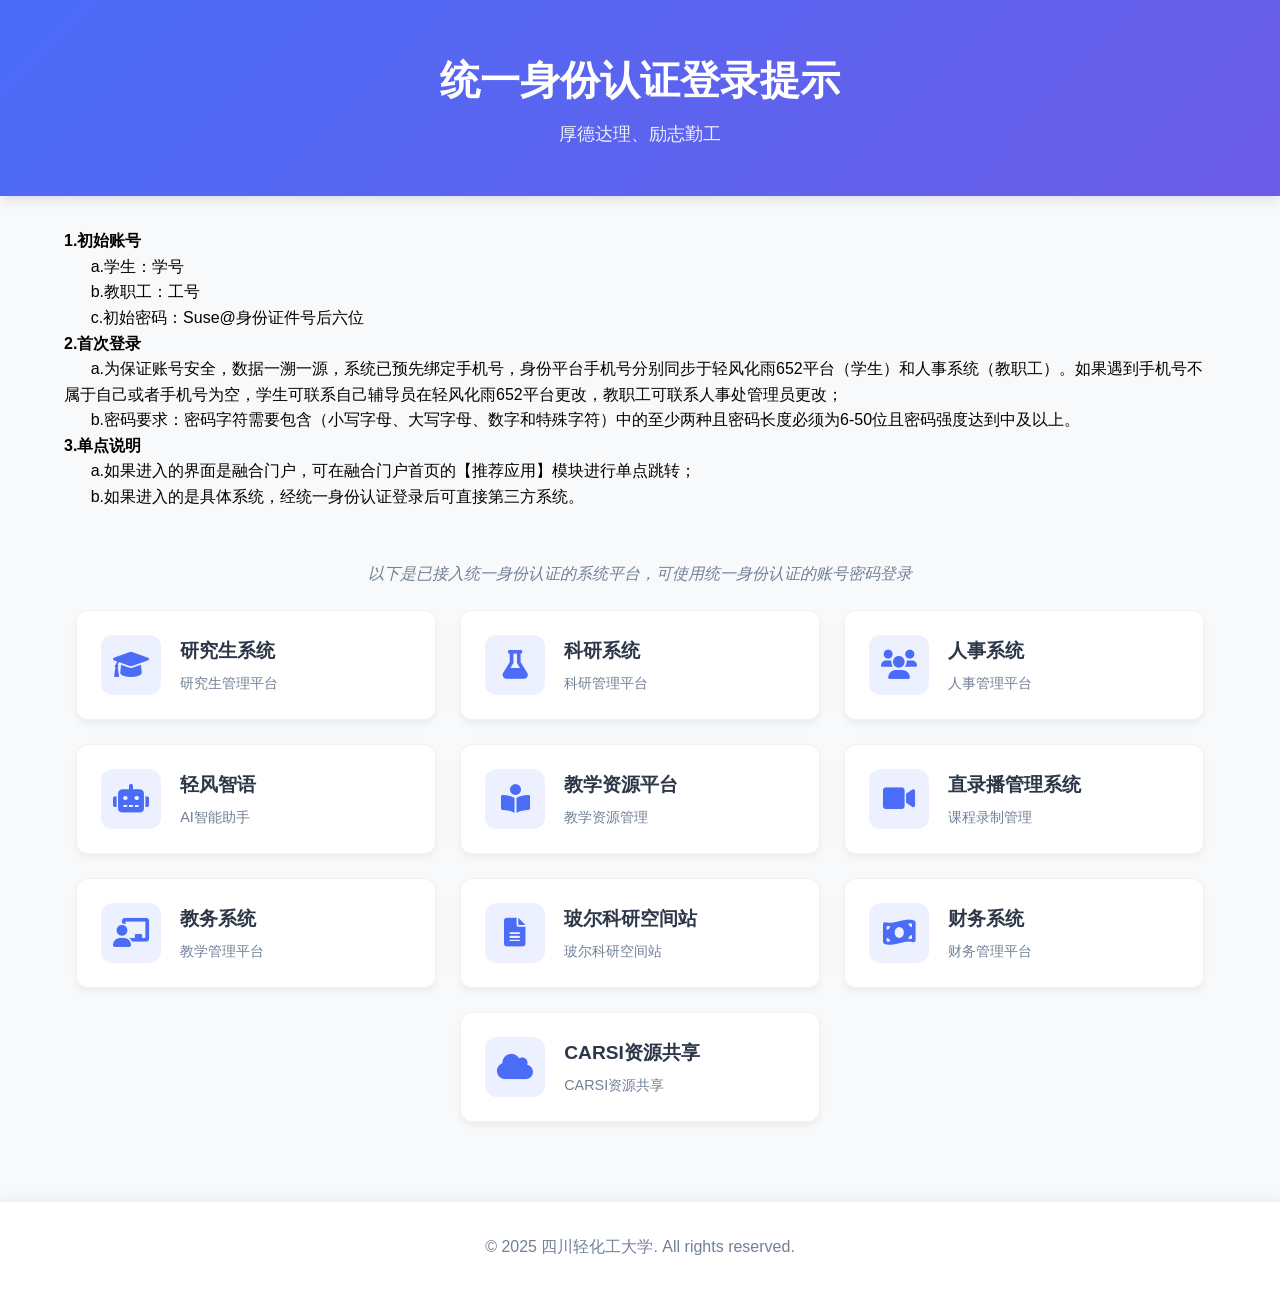
==== dlts.html @ 0feff2c4 "Add files via upload" ====
<!DOCTYPE html>
<html lang="zh-CN">
<head>
    <meta charset="UTF-8">
    <meta name="viewport" content="width=device-width, initial-scale=1.0">
    <title>统一身份认证登录提示</title>
    <link rel="stylesheet" href="styles.css">
    <link rel="stylesheet" href="https://cdnjs.cloudflare.com/ajax/libs/font-awesome/6.0.0/css/all.min.css">
</head>
<body>
    <header>
        <h1>统一身份认证登录提示</h1>
        <p>厚德达理、励志勤工</p>
    </header>

    <main>
        <section class="card-section">
            <div style="font-size: 1rem;color: #000000;">
            <p style="font-weight:bold;">1.初始账号</p>
            <p>&nbsp&nbsp&nbsp&nbsp&nbsp a.学生：学号</p>
            <p>&nbsp&nbsp&nbsp&nbsp&nbsp b.教职工：工号</p>
            <p>&nbsp&nbsp&nbsp&nbsp&nbsp c.初始密码：Suse@身份证件号后六位</p>
            <p style="font-weight:bold;">2.首次登录</p>
            <p>&nbsp&nbsp&nbsp&nbsp&nbsp a.为保证账号安全，数据一溯一源，系统已预先绑定手机号，身份平台手机号分别同步于轻风化雨652平台（学生）和人事系统（教职工）。如果遇到手机号不属于自己或者手机号为空，学生可联系自己辅导员在轻风化雨652平台更改，教职工可联系人事处管理员更改；</p>
            <p>&nbsp&nbsp&nbsp&nbsp&nbsp b.密码要求：密码字符需要包含（小写字母、大写字母、数字和特殊字符）中的至少两种且密码长度必须为6-50位且密码强度达到中及以上。</p>
            <p style="font-weight:bold;">3.单点说明</p>
            <p>&nbsp&nbsp&nbsp&nbsp&nbsp a.如果进入的界面是融合门户，可在融合门户首页的【推荐应用】模块进行单点跳转；</p>
            <p>&nbsp&nbsp&nbsp&nbsp&nbsp b.如果进入的是具体系统，经统一身份认证登录后可直接第三方系统。</p>
            <p>&nbsp&nbsp&nbsp&nbsp&nbsp</p>
            <p>&nbsp&nbsp&nbsp&nbsp&nbsp</p>
            </div>
            <p class="section-description">以下是已接入统一身份认证的系统平台，可使用统一身份认证的账号密码登录</p>
            <div class="card-container">
                <a href="https://yjsglxt.suse.edu.cn/api/cas/login?pattern=manager-login" class="card" target="_blank">
                    <div class="card-icon">
                        <i class="fas fa-graduation-cap"></i>
                    </div>
                    <div class="card-content">
                        <h3>研究生系统</h3>
                        <p>研究生管理平台</p>
                    </div>
                </a>
                <a href="https://kygl.suse.edu.cn/api/blade-auth/oauth/cas/callback3" class="card" target="_blank">
                    <div class="card-icon">
                        <i class="fas fa-flask"></i>
                    </div>
                    <div class="card-content">
                        <h3>科研系统</h3>
                        <p>科研管理平台</p>
                    </div>
                </a>
                <a href="https://ehr.suse.edu.cn/epxing-frame/api/v1/callBack/hall" class="card" target="_blank">
                    <div class="card-icon">
                        <i class="fas fa-users"></i>
                    </div>
                    <div class="card-content">
                        <h3>人事系统</h3>
                        <p>人事管理平台</p>
                    </div>
                </a>
                <a href="https://ai.suse.edu.cn/" class="card" target="_blank">
                    <div class="card-icon">
                        <i class="fas fa-robot"></i>
                    </div>
                    <div class="card-content">
                        <h3>轻风智语</h3>
                        <p>AI智能助手</p>
                    </div>
                </a>
                <a href="https://jxzy.suse.edu.cn/unifiedlogin/v1/cas/login" class="card" target="_blank">
                    <div class="card-icon">
                        <i class="fas fa-book-reader"></i>
                    </div>
                    <div class="card-content">
                        <h3>教学资源平台</h3>
                        <p>教学资源管理</p>
                    </div>
                </a>
                <a href="https://suse.smartclass.cn/SystemSpace/Redirect.aspx" class="card" target="_blank">
                    <div class="card-icon">
                        <i class="fas fa-video"></i>
                    </div>
                    <div class="card-content">
                        <h3>直录播管理系统</h3>
                        <p>课程录制管理</p>
                    </div>
                </a>
                <a href="https://jwgl.suse.edu.cn/sso/ddlogin" class="card" target="_blank">
                    <div class="card-icon">
                        <i class="fas fa-chalkboard-teacher"></i>
                    </div>
                    <div class="card-content">
                        <h3>教务系统</h3>
                        <p>教学管理平台</p>
                    </div>
                </a>
                <a href="	https://uias.suse.edu.cn/sso/login?service=https://suse.bohrium.com/?type=17&method=oauth-code" class="card" target="_blank">
                    <div class="card-icon">
                        <i class="fas fa-file-alt"></i>
                    </div>
                    <div class="card-content">
                        <h3>玻尔科研空间站</h3>
                        <p>玻尔科研空间站</p>
                    </div>
                </a>
                <a href="https://cwbx.suse.edu.cn/casLogin?ym=ZnBxIndex" class="card" target="_blank">
                    <div class="card-icon">
                        <i class="fas fa-money-bill-wave"></i>
                    </div>
                    <div class="card-content">
                        <h3>财务系统</h3>
                        <p>财务管理平台</p>
                    </div>
                </a>
                <a href="https://ds.carsi.edu.cn/Shibboleth.sso/Login?entityID=https://idp.suse.edu.cn/idp/shibboleth&target=https%3A%2F%2Fds.carsi.edu.cn%2Fwxds" class="card" target="_blank">
                    <div class="card-icon">
                        <i class="fas fa-cloud"></i>
                    </div>
                    <div class="card-content">
                        <h3>CARSI资源共享</h3>
                        <p>CARSI资源共享</p>
                    </div>
                </a>
            </div>
        </section>
    </main>

    <footer>
        <p>© 2025 四川轻化工大学. All rights reserved.</p>
    </footer>
</body>
</html>
---- styles.css ----
* {
    margin: 0;
    padding: 0;
    box-sizing: border-box;
}

body {
    font-family: -apple-system, BlinkMacSystemFont, "Segoe UI", Roboto, "Helvetica Neue", Arial, sans-serif;
    line-height: 1.6;
    color: #333;
    background-color: #f8f9fa;
    min-height: 100vh;
    display: flex;
    flex-direction: column;
}

header {
    text-align: center;
    padding: 3rem 1rem;
    background: linear-gradient(135deg, #4a6cf7 0%, #6c5ce7 100%);
    color: white;
    margin-bottom: 2rem;
    box-shadow: 0 4px 12px rgba(0, 0, 0, 0.1);
}

header h1 {
    font-size: 2.5rem;
    margin-bottom: 0.5rem;
    font-weight: 700;
}

header p {
    font-size: 1.1rem;
    opacity: 0.9;
}

main {
    max-width: 1200px;
    margin: 0 auto;
    padding: 0 1.5rem;
    flex: 1;
    display: flex;
    flex-direction: column;
    gap: 3rem;
}

.card-section {
    margin-bottom: 2rem;
}

.card-section h2 {
    font-size: 1.8rem;
    margin-bottom: 0.5rem;
    color: #2d3748;
    text-align: center;
    position: relative;
    padding-bottom: 0.5rem;
}

.section-description {
    text-align: center;
    color: #718096;
    margin-bottom: 1.5rem;
    font-size: 1rem;
    font-style: italic;
}

.card-section h2::after {
    content: '';
    position: absolute;
    bottom: 0;
    left: 50%;
    transform: translateX(-50%);
    width: 60px;
    height: 3px;
    background: linear-gradient(90deg, #4a6cf7, #6c5ce7);
    border-radius: 3px;
}

.card-container {
    display: flex;
    flex-wrap: wrap;
    justify-content: center;
    gap: 1.5rem;
}

.card {
    display: flex;
    align-items: center;
    padding: 1.5rem;
    background: white;
    border-radius: 12px;
    text-decoration: none;
    color: #2d3748;
    transition: all 0.3s ease;
    box-shadow: 0 4px 6px rgba(0, 0, 0, 0.05);
    border: 1px solid rgba(0, 0, 0, 0.05);
    width: calc(33.333% - 1.5rem);
    min-width: 300px;
}

.card:hover {
    transform: translateY(-5px);
    box-shadow: 0 10px 20px rgba(0, 0, 0, 0.1);
    border-color: rgba(74, 108, 247, 0.2);
}

.card-icon {
    display: flex;
    align-items: center;
    justify-content: center;
    width: 60px;
    height: 60px;
    background: rgba(74, 108, 247, 0.1);
    border-radius: 12px;
    margin-right: 1.2rem;
    flex-shrink: 0;
}

.card-icon i {
    font-size: 1.8rem;
    color: #4a6cf7;
}

.card-content {
    flex: 1;
}

.card-content h3 {
    font-size: 1.2rem;
    margin-bottom: 0.3rem;
    font-weight: 600;
}

.card-content p {
    font-size: 0.9rem;
    color: #718096;
}

footer {
    text-align: center;
    padding: 2rem;
    background: white;
    margin-top: 3rem;
    color: #718096;
    box-shadow: 0 -4px 12px rgba(0, 0, 0, 0.05);
}

@media (max-width: 992px) {
    .card {
        width: calc(50% - 1.5rem);
    }
}

@media (max-width: 768px) {
    header h1 {
        font-size: 2rem;
    }
    
    .card {
        width: 100%;
    }
    
    .card {
        padding: 1.2rem;
    }
    
    .card-icon {
        width: 50px;
        height: 50px;
    }
    
    .card-icon i {
        font-size: 1.5rem;
    }
}

@media (max-width: 480px) {
    header {
        padding: 2rem 1rem;
    }
    
    header h1 {
        font-size: 1.8rem;
    }
    
    .card-section h2 {
        font-size: 1.5rem;
    }
}
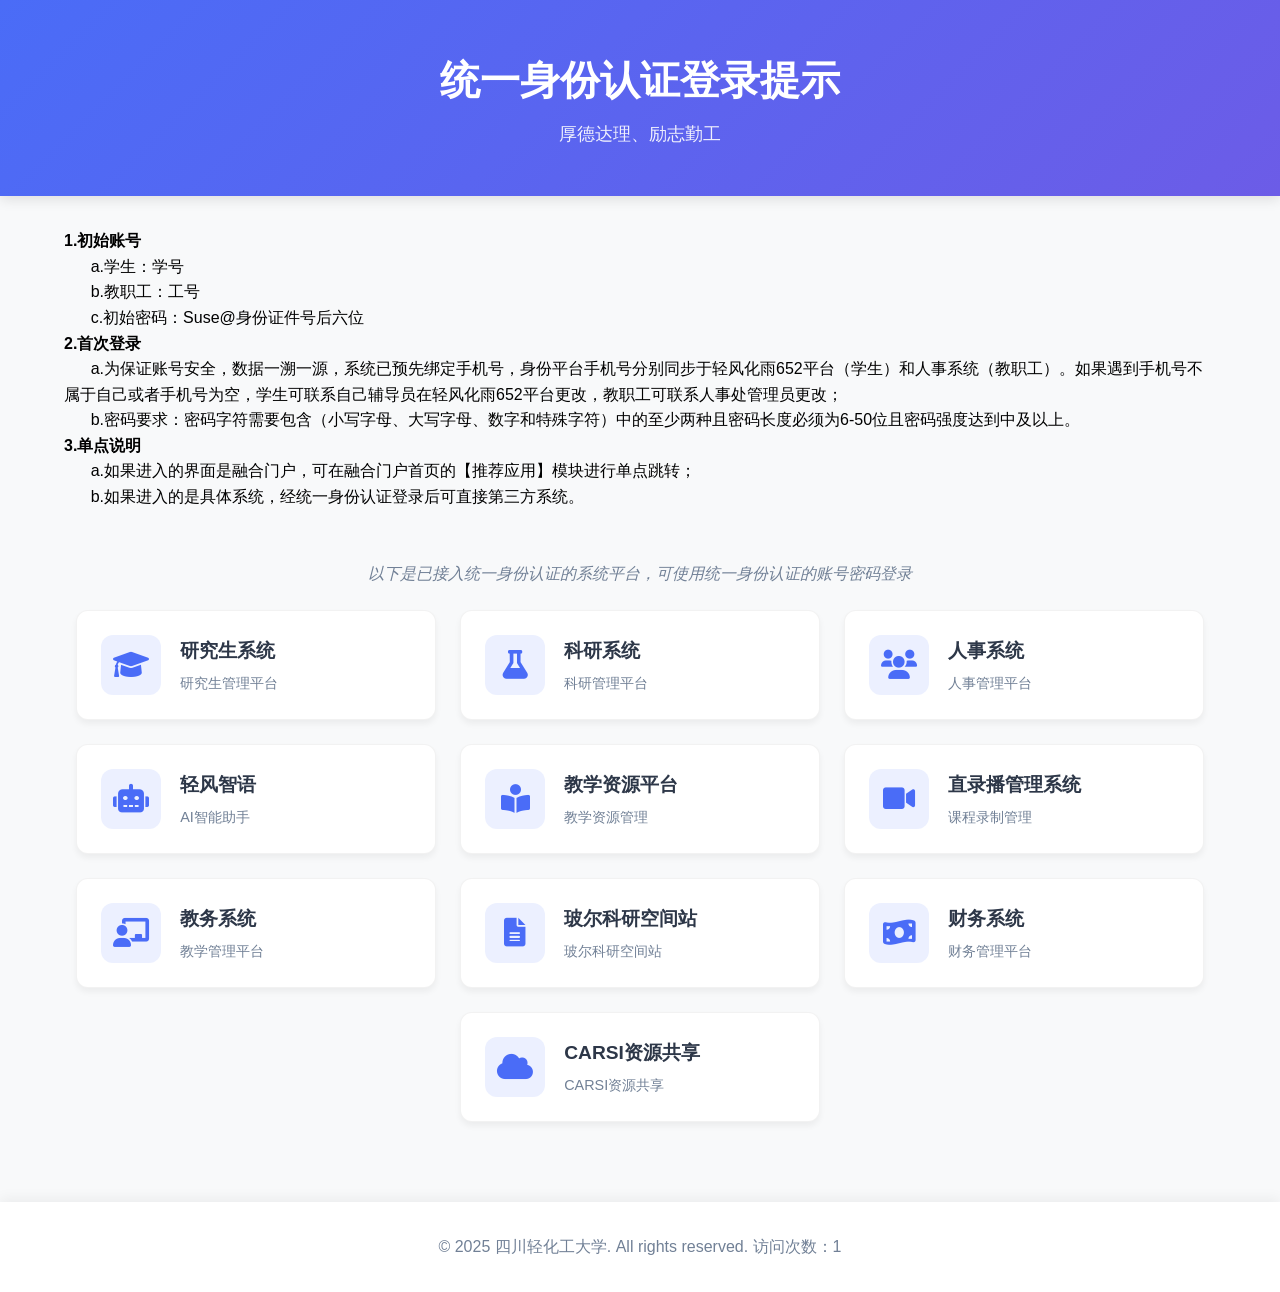
==== commit eec6b089: "Update dlts.html" ====
--- a/dlts.html
+++ b/dlts.html
@@ -126,7 +126,16 @@
     </main>
 
     <footer>
-        <p>© 2025 四川轻化工大学. All rights reserved.</p>
+        <p>© 2025 四川轻化工大学. All rights reserved. 访问次数：<span id="visitCount"></span></p>
     </footer>
 </body>
-</html> +</html> 
+<script>
+  function updateVisitCount() {
+    let visits = localStorage.getItem('pageVisits');
+    visits = visits ? parseInt(visits, 10) + 1 : 1;
+    localStorage.setItem('pageVisits', visits);
+    document.getElementById('visitCount').innerText = visits;
+  }
+  window.onload = updateVisitCount;
+</script>
